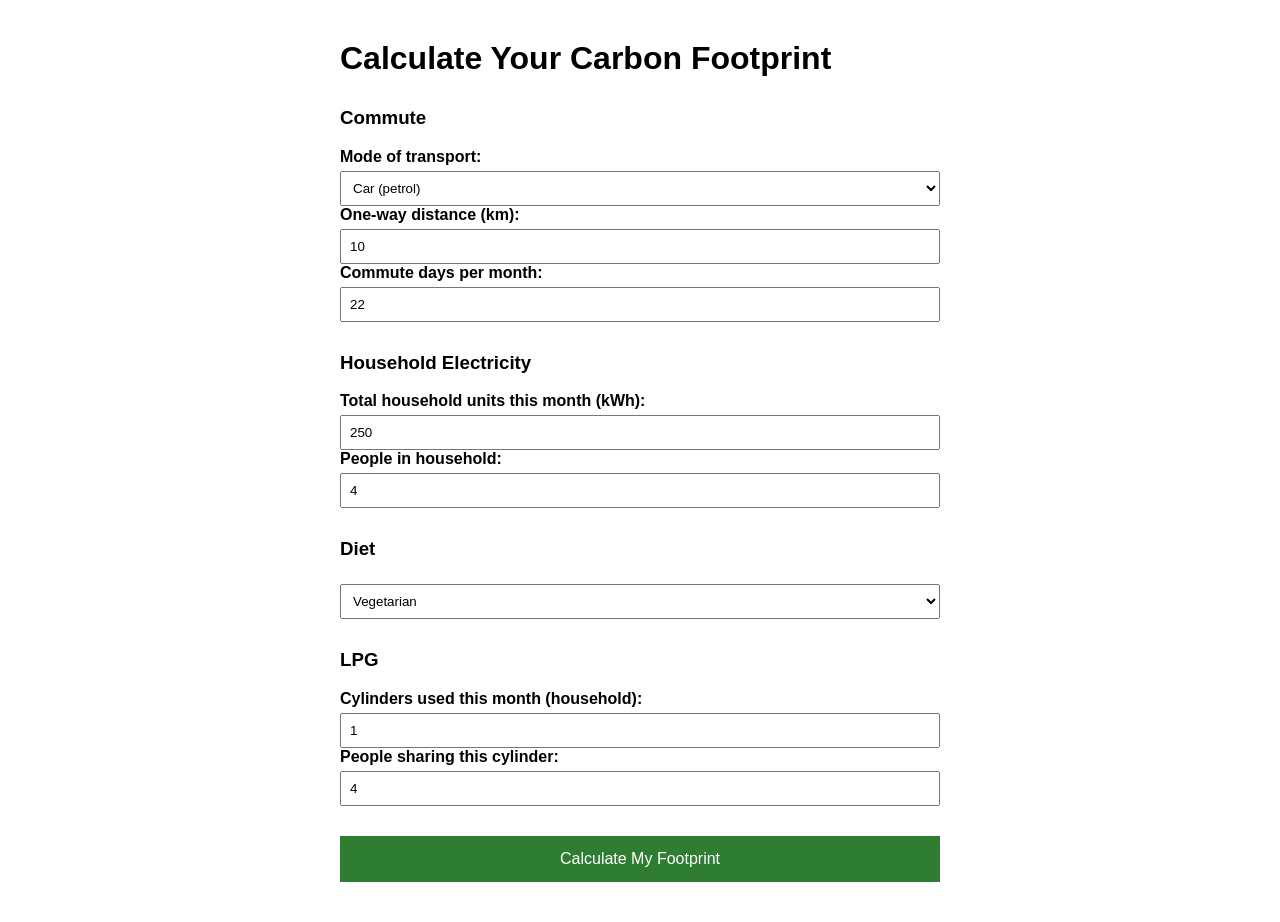
==== footprint.html @ 0e0a70d9 "Add footprint calculator" ====
<!DOCTYPE html>
<html>
<head>
<title>Footprint Calculator</title>
<style>
  body { font-family: Arial, sans-serif; max-width: 600px; margin: 40px auto; padding: 0 20px; }
  h3 { margin-top: 30px; }
  label { font-weight: bold; }
  input, select { padding: 8px; margin-top: 5px; width: 100%; box-sizing: border-box; }
  button { margin-top: 30px; padding: 14px; width: 100%; background: #2e7d32; color: white; border: none; font-size: 16px; cursor: pointer; }
  #results { margin-top: 30px; padding: 20px; background: #f4f4f4; display: none; }
  .total { font-size: 28px; font-weight: bold; }
  .tip { margin-bottom: 10px; }
  .breakdown-item { display: flex; justify-content: space-between; padding: 5px 0; border-bottom: 1px dotted #ccc; }
  details { margin-top: 20px; }
</style>
</head>
<body>

  <h1>Calculate Your Carbon Footprint</h1>

  <h3>Commute</h3>
  <label>Mode of transport:</label>
  <select id="modeSelect">
    <option value="0.171">Car (petrol)</option>
    <option value="0.055">Two-wheeler</option>
    <option value="0.105">Bus</option>
    <option value="0.041">Train / Metro</option>
    <option value="0">Walk / Cycle</option>
  </select>

  <label>One-way distance (km):</label>
  <input type="number" id="distanceInput" value="10">

  <label>Commute days per month:</label>
  <input type="number" id="daysInput" value="22">

  <h3>Household Electricity</h3>
  <label>Total household units this month (kWh):</label>
  <input type="number" id="electricityInput" value="250">

  <label>People in household:</label>
  <input type="number" id="householdElecInput" value="4">

  <h3>Diet</h3>
  <select id="dietSelect">
    <option value="150">Vegetarian</option>
    <option value="180">Eggetarian</option>
    <option value="220">Non-veg (occasional)</option>
    <option value="300">Non-veg (daily)</option>
  </select>

  <h3>LPG</h3>
  <label>Cylinders used this month (household):</label>
  <input type="number" id="lpgInput" value="1" step="0.1">

  <label>People sharing this cylinder:</label>
  <input type="number" id="householdLpgInput" value="4">

  <button onclick="calculateFootprint()">Calculate My Footprint</button>

  <div id="results">
    <div class="total" id="totalDisplay"></div>
    <p id="comparisonText"></p>

    <h3>Breakdown</h3>
    <div id="breakdownList"></div>

    <h3>Your Priority Moves</h3>
    <div id="tipsList"></div>

    <details>
      <summary>Basis of calculation</summary>
      <div id="calcBasis"></div>
    </details>
  </div>

  <script>
    const ELEC_FACTOR = 0.79;
    const LPG_FACTOR = 42;
    const AVERAGE_FOOTPRINT = 180;

    const tips = {
      Transport: [
        "Carpool 2-3 days a week — even sharing your ride with one other person roughly halves your commute footprint on those days.",
        "If part of your route has a bus or metro option, shifting even a portion of the trip to shared transport cuts emissions per passenger significantly.",
        "Keep your vehicle serviced and tires properly inflated — poor maintenance alone can increase fuel use by 10-15%."
      ],
      Electricity: [
        "Check for standby power draw — chargers, routers, and appliances left plugged in add up over a month.",
        "Get ACs and geysers serviced regularly; poorly maintained units can use significantly more electricity for the same output.",
        "Shift high-usage appliance time to cooler parts of the day where possible to reduce AC load."
      ],
      Diet: [
        "Cutting non-veg meals by even 2 days a week measurably lowers this category over a month.",
        "Reducing food waste at home indirectly lowers the effective footprint of groceries bought.",
        "Choosing seasonal, local produce when possible tends to have a lower footprint than out-of-season imported items."
      ],
      LPG: [
        "Use lids while cooking and match flame size to the pan — both reduce gas consumption noticeably over time.",
        "Pressure cooking for suitable dishes cuts cooking time and gas use compared to open-pot cooking.",
        "If the cylinder is shared across a household, confirm your usage split is being estimated fairly."
      ]
    };

    function calculateFootprint() {
      const modeFactor = parseFloat(document.getElementById('modeSelect').value);
      const distance = parseFloat(document.getElementById('distanceInput').value) || 0;
      const days = parseFloat(document.getElementById('daysInput').value) || 0;

      const electricityTotal = parseFloat(document.getElementById('electricityInput').value) || 0;
      const householdElec = parseFloat(document.getElementById('householdElecInput').value) || 1;

      const dietKg = parseFloat(document.getElementById('dietSelect').value);

      const lpgTotal = parseFloat(document.getElementById('lpgInput').value) || 0;
      const householdLpg = parseFloat(document.getElementById('householdLpgInput').value) || 1;

      const transportKg = distance * 2 * days * modeFactor;
      const electricityShare = electricityTotal / householdElec;
      const electricityKg = electricityShare * ELEC_FACTOR;
      const lpgShare = lpgTotal / householdLpg;
      const lpgKg = lpgShare * LPG_FACTOR;

      const total = transportKg + electricityKg + dietKg + lpgKg;
      const low = Math.round(total * 0.9);
      const high = Math.round(total * 1.1);

      document.getElementById('totalDisplay').textContent = low + "–" + high + " kg CO2 / month";

      const diffPct = Math.round(((total - AVERAGE_FOOTPRINT) / AVERAGE_FOOTPRINT) * 100);
      if (total < AVERAGE_FOOTPRINT) {
        document.getElementById('comparisonText').textContent =
          "That's about " + Math.abs(diffPct) + "% below the India national average (~180 kg/month).";
      } else {
        document.getElementById('comparisonText').textContent =
          "That's about " + diffPct + "% above the India national average (~180 kg/month).";
      }

      const segments = [
        { label: "Transport", val: transportKg },
        { label: "Electricity", val: electricityKg },
        { label: "Diet", val: dietKg },
        { label: "LPG", val: lpgKg }
      ];

      document.getElementById('breakdownList').innerHTML = segments.map(s =>
        "<div class='breakdown-item'><span>" + s.label + "</span><span>" +
        s.val.toFixed(1) + " kg (" + (s.val / total * 100).toFixed(0) + "%)</span></div>"
      ).join('');

      const biggest = segments.reduce((a, b) => b.val > a.val ? b : a);
      document.getElementById('tipsList').innerHTML =
        "<p><b>Biggest contributor: " + biggest.label + " (" + (biggest.val / total * 100).toFixed(0) + "%)</b></p>" +
        tips[biggest.label].map(t => "<div class='tip'>• " + t + "</div>").join('');

      document.getElementById('calcBasis').innerHTML =
        "<p>Electricity: 0.79 kg CO2/kWh — CEA India grid average</p>" +
        "<p>Transport: mode-specific per-km factor — DEFRA/IPCC</p>" +
        "<p>Diet: 150–300 kg CO2/month by category — published dietary-footprint studies</p>" +
        "<p>LPG: 42 kg CO2 per 14.2kg cylinder — standard combustion factor</p>" +
        "<p>Reference average: ~180 kg CO2/month — India national per-capita, EDGAR/JRC 2025</p>";

      document.getElementById('results').style.display = 'block';
    }
  </script>

</body>
</html>
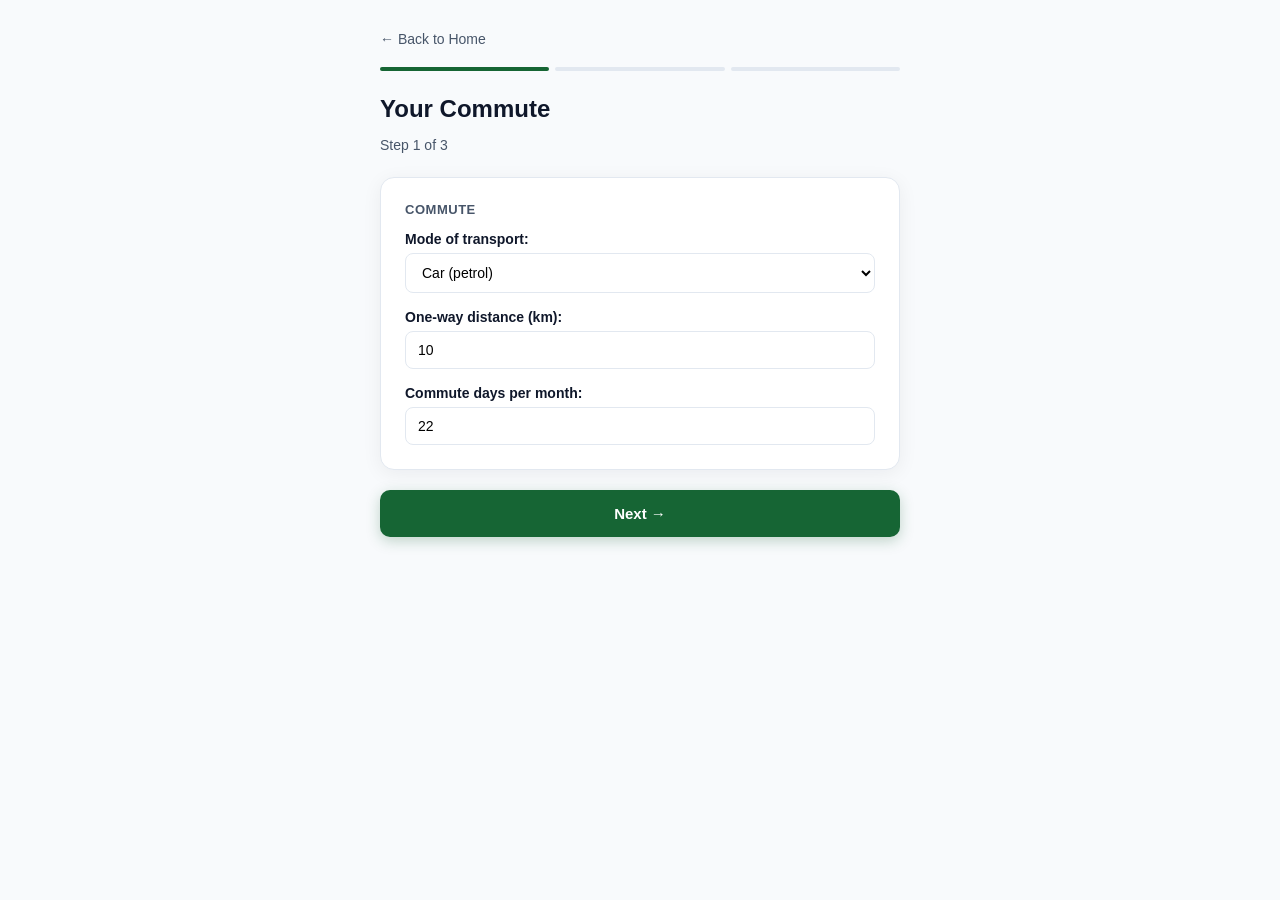
==== commit 8161d14e: "Add index and timeline , update footprint and report" ====
--- a/footprint.html
+++ b/footprint.html
@@ -2,77 +2,206 @@
 <html>
 <head>
 <title>Footprint Calculator</title>
+<meta name="viewport" content="width=device-width, initial-scale=1.0">
 <style>
-  body { font-family: Arial, sans-serif; max-width: 600px; margin: 40px auto; padding: 0 20px; }
-  h3 { margin-top: 30px; }
-  label { font-weight: bold; }
-  input, select { padding: 8px; margin-top: 5px; width: 100%; box-sizing: border-box; }
-  button { margin-top: 30px; padding: 14px; width: 100%; background: #2e7d32; color: white; border: none; font-size: 16px; cursor: pointer; }
-  #results { margin-top: 30px; padding: 20px; background: #f4f4f4; display: none; }
-  .total { font-size: 28px; font-weight: bold; }
-  .tip { margin-bottom: 10px; }
-  .breakdown-item { display: flex; justify-content: space-between; padding: 5px 0; border-bottom: 1px dotted #ccc; }
-  details { margin-top: 20px; }
+  :root {
+    --color-bg: #f8fafc;
+    --color-surface: #ffffff;
+    --color-border: #e2e8f0;
+    --color-text: #0f172a;
+    --color-text-muted: #475569;
+    --color-tree: #166534;
+    --color-tree-bg: #dcfce7;
+    --color-accent: #c2410c;
+    --font-system: -apple-system, BlinkMacSystemFont, "Segoe UI", Roboto, sans-serif;
+  }
+  * { box-sizing: border-box; }
+  body {
+    font-family: var(--font-system);
+    background: var(--color-bg);
+    color: var(--color-text);
+    max-width: 560px;
+    margin: 30px auto;
+    padding: 0 20px 60px;
+  }
+  .back-link { display: inline-block; margin-bottom: 20px; color: var(--color-text-muted); text-decoration: none; font-size: 14px; }
+  .back-link:hover { color: var(--color-text); }
+
+  .step-indicator { display: flex; gap: 6px; margin-bottom: 24px; }
+  .step-dot { flex: 1; height: 4px; border-radius: 4px; background: var(--color-border); }
+  .step-dot.active { background: var(--color-tree); }
+
+  .screen { display: none; }
+  .screen.active { display: block; }
+
+  h1 { font-size: 24px; font-weight: 700; margin-bottom: 4px; }
+  .step-sub { color: var(--color-text-muted); font-size: 14px; margin-bottom: 24px; }
+
+  .card {
+    background: var(--color-surface);
+    border: 1px solid var(--color-border);
+    border-radius: 14px;
+    padding: 24px;
+    box-shadow: 0 4px 20px rgba(15,23,42,0.06);
+    margin-bottom: 20px;
+  }
+
+  h3 { margin-top: 0; margin-bottom: 14px; font-size: 13px; color: var(--color-text-muted); text-transform: uppercase; letter-spacing: 0.04em; }
+  label { font-weight: 600; font-size: 14px; display: block; margin-bottom: 6px; }
+  input, select {
+    padding: 10px 12px;
+    margin-bottom: 16px;
+    width: 100%;
+    border: 1px solid var(--color-border);
+    border-radius: 8px;
+    background: var(--color-surface);
+    font-family: inherit;
+    font-size: 14px;
+  }
+  input:last-child, select:last-child { margin-bottom: 0; }
+
+  .btn-row { display: flex; gap: 10px; margin-top: 20px; }
+  button {
+    padding: 15px;
+    border: none;
+    border-radius: 10px;
+    font-size: 15px;
+    font-weight: 700;
+    cursor: pointer;
+    flex: 1;
+  }
+  .btn-primary { background: var(--color-tree); color: white; box-shadow: 0 4px 14px rgba(22,101,52,0.25); }
+  .btn-primary:hover { opacity: 0.92; }
+  .btn-ghost { background: transparent; color: var(--color-text-muted); border: 1px solid var(--color-border); }
+
+  #results {
+    padding: 24px;
+    background: var(--color-surface);
+    border: 1px solid var(--color-border);
+    border-radius: 14px;
+    box-shadow: 0 4px 20px rgba(15,23,42,0.08);
+  }
+  .total { font-size: 32px; font-weight: 700; text-align: center; color: var(--color-tree); }
+  .tip {
+    margin-bottom: 10px;
+    padding: 10px 12px;
+    background: var(--color-tree-bg);
+    border-radius: 8px;
+    font-size: 14px;
+  }
+  .breakdown-item {
+    display: flex;
+    justify-content: space-between;
+    padding: 8px 0;
+    border-bottom: 1px dotted var(--color-border);
+    font-size: 14px;
+  }
+  details { margin-top: 20px; font-size: 13px; color: var(--color-text-muted); }
+  summary { cursor: pointer; font-weight: 600; }
 </style>
 </head>
 <body>
 
-  <h1>Calculate Your Carbon Footprint</h1>
-
-  <h3>Commute</h3>
-  <label>Mode of transport:</label>
-  <select id="modeSelect">
-    <option value="0.171">Car (petrol)</option>
-    <option value="0.055">Two-wheeler</option>
-    <option value="0.105">Bus</option>
-    <option value="0.041">Train / Metro</option>
-    <option value="0">Walk / Cycle</option>
-  </select>
-
-  <label>One-way distance (km):</label>
-  <input type="number" id="distanceInput" value="10">
-
-  <label>Commute days per month:</label>
-  <input type="number" id="daysInput" value="22">
-
-  <h3>Household Electricity</h3>
-  <label>Total household units this month (kWh):</label>
-  <input type="number" id="electricityInput" value="250">
-
-  <label>People in household:</label>
-  <input type="number" id="householdElecInput" value="4">
-
-  <h3>Diet</h3>
-  <select id="dietSelect">
-    <option value="150">Vegetarian</option>
-    <option value="180">Eggetarian</option>
-    <option value="220">Non-veg (occasional)</option>
-    <option value="300">Non-veg (daily)</option>
-  </select>
-
-  <h3>LPG</h3>
-  <label>Cylinders used this month (household):</label>
-  <input type="number" id="lpgInput" value="1" step="0.1">
-
-  <label>People sharing this cylinder:</label>
-  <input type="number" id="householdLpgInput" value="4">
-
-  <button onclick="calculateFootprint()">Calculate My Footprint</button>
-
-  <div id="results">
-    <div class="total" id="totalDisplay"></div>
-    <p id="comparisonText"></p>
-
-    <h3>Breakdown</h3>
-    <div id="breakdownList"></div>
-
-    <h3>Your Priority Moves</h3>
-    <div id="tipsList"></div>
-
-    <details>
-      <summary>Basis of calculation</summary>
-      <div id="calcBasis"></div>
-    </details>
+  <a href="index.html" class="back-link">← Back to Home</a>
+
+  <div class="step-indicator">
+    <div class="step-dot active" id="dot1"></div>
+    <div class="step-dot" id="dot2"></div>
+    <div class="step-dot" id="dot3"></div>
+  </div>
+
+  <!-- STEP 1: COMMUTE -->
+  <div class="screen active" id="step1">
+    <h1>Your Commute</h1>
+    <p class="step-sub">Step 1 of 3</p>
+
+    <div class="card">
+      <h3>Commute</h3>
+      <label>Mode of transport:</label>
+      <select id="modeSelect">
+        <option value="0.171">Car (petrol)</option>
+        <option value="0.055">Two-wheeler</option>
+        <option value="0.105">Bus</option>
+        <option value="0.041">Train / Metro</option>
+        <option value="0">Walk / Cycle</option>
+      </select>
+
+      <label>One-way distance (km):</label>
+      <input type="number" id="distanceInput" value="10">
+
+      <label>Commute days per month:</label>
+      <input type="number" id="daysInput" value="22">
+    </div>
+
+    <div class="btn-row">
+      <button class="btn-primary" onclick="goToStep(2)">Next →</button>
+    </div>
+  </div>
+
+  <!-- STEP 2: HOUSEHOLD, DIET, LPG -->
+  <div class="screen" id="step2">
+    <h1>Household & Diet</h1>
+    <p class="step-sub">Step 2 of 3</p>
+
+    <div class="card">
+      <h3>Household Electricity</h3>
+      <label>Total household units this month (kWh):</label>
+      <input type="number" id="electricityInput" value="250">
+
+      <label>People in household:</label>
+      <input type="number" id="householdElecInput" value="4">
+    </div>
+
+    <div class="card">
+      <h3>Diet</h3>
+      <select id="dietSelect">
+        <option value="150">Vegetarian</option>
+        <option value="180">Eggetarian</option>
+        <option value="220">Non-veg (occasional)</option>
+        <option value="300">Non-veg (daily)</option>
+      </select>
+    </div>
+
+    <div class="card">
+      <h3>LPG</h3>
+      <label>Cylinders used this month (household):</label>
+      <input type="number" id="lpgInput" value="1" step="0.1">
+
+      <label>People sharing this cylinder:</label>
+      <input type="number" id="householdLpgInput" value="4">
+    </div>
+
+    <div class="btn-row">
+      <button class="btn-ghost" onclick="goToStep(1)">← Back</button>
+      <button class="btn-primary" onclick="calculateFootprint()">Calculate →</button>
+    </div>
+  </div>
+
+  <!-- STEP 3: RESULTS -->
+  <div class="screen" id="step3">
+    <h1>Your Footprint</h1>
+    <p class="step-sub">Step 3 of 3</p>
+
+    <div id="results">
+      <div class="total" id="totalDisplay"></div>
+      <p id="comparisonText" style="text-align:center; color:var(--color-text-muted); font-size:14px; margin-top:8px;"></p>
+
+      <h3 style="margin-top:24px;">Breakdown</h3>
+      <div id="breakdownList"></div>
+
+      <h3>Your Priority Moves</h3>
+      <div id="tipsList"></div>
+
+      <details>
+        <summary>Basis of calculation</summary>
+        <div id="calcBasis"></div>
+      </details>
+    </div>
+
+    <div class="btn-row">
+      <button class="btn-ghost" onclick="goToStep(2)">← Back</button>
+      <button class="btn-ghost" onclick="restart()">Start Over</button>
+    </div>
   </div>
 
   <script>
@@ -103,6 +232,21 @@
       ]
     };
 
+    function goToStep(step) {
+      document.querySelectorAll('.screen').forEach(s => s.classList.remove('active'));
+      document.getElementById('step' + step).classList.add('active');
+
+      document.querySelectorAll('.step-dot').forEach(d => d.classList.remove('active'));
+      for (let i = 1; i <= step; i++) {
+        document.getElementById('dot' + i).classList.add('active');
+      }
+      window.scrollTo(0, 0);
+    }
+
+    function restart() {
+      goToStep(1);
+    }
+
     function calculateFootprint() {
       const modeFactor = parseFloat(document.getElementById('modeSelect').value);
       const distance = parseFloat(document.getElementById('distanceInput').value) || 0;
@@ -151,7 +295,7 @@
 
       const biggest = segments.reduce((a, b) => b.val > a.val ? b : a);
       document.getElementById('tipsList').innerHTML =
-        "<p><b>Biggest contributor: " + biggest.label + " (" + (biggest.val / total * 100).toFixed(0) + "%)</b></p>" +
+        "<p style='margin-bottom:10px; font-weight:600;'>Biggest contributor: " + biggest.label + " (" + (biggest.val / total * 100).toFixed(0) + "%)</p>" +
         tips[biggest.label].map(t => "<div class='tip'>• " + t + "</div>").join('');
 
       document.getElementById('calcBasis').innerHTML =
@@ -161,9 +305,6 @@
         "<p>LPG: 42 kg CO2 per 14.2kg cylinder — standard combustion factor</p>" +
         "<p>Reference average: ~180 kg CO2/month — India national per-capita, EDGAR/JRC 2025</p>";
 
-      document.getElementById('results').style.display = 'block';
+      goToStep(3);
     }
-  </script>
-
-</body>
-</html>+  </script>
